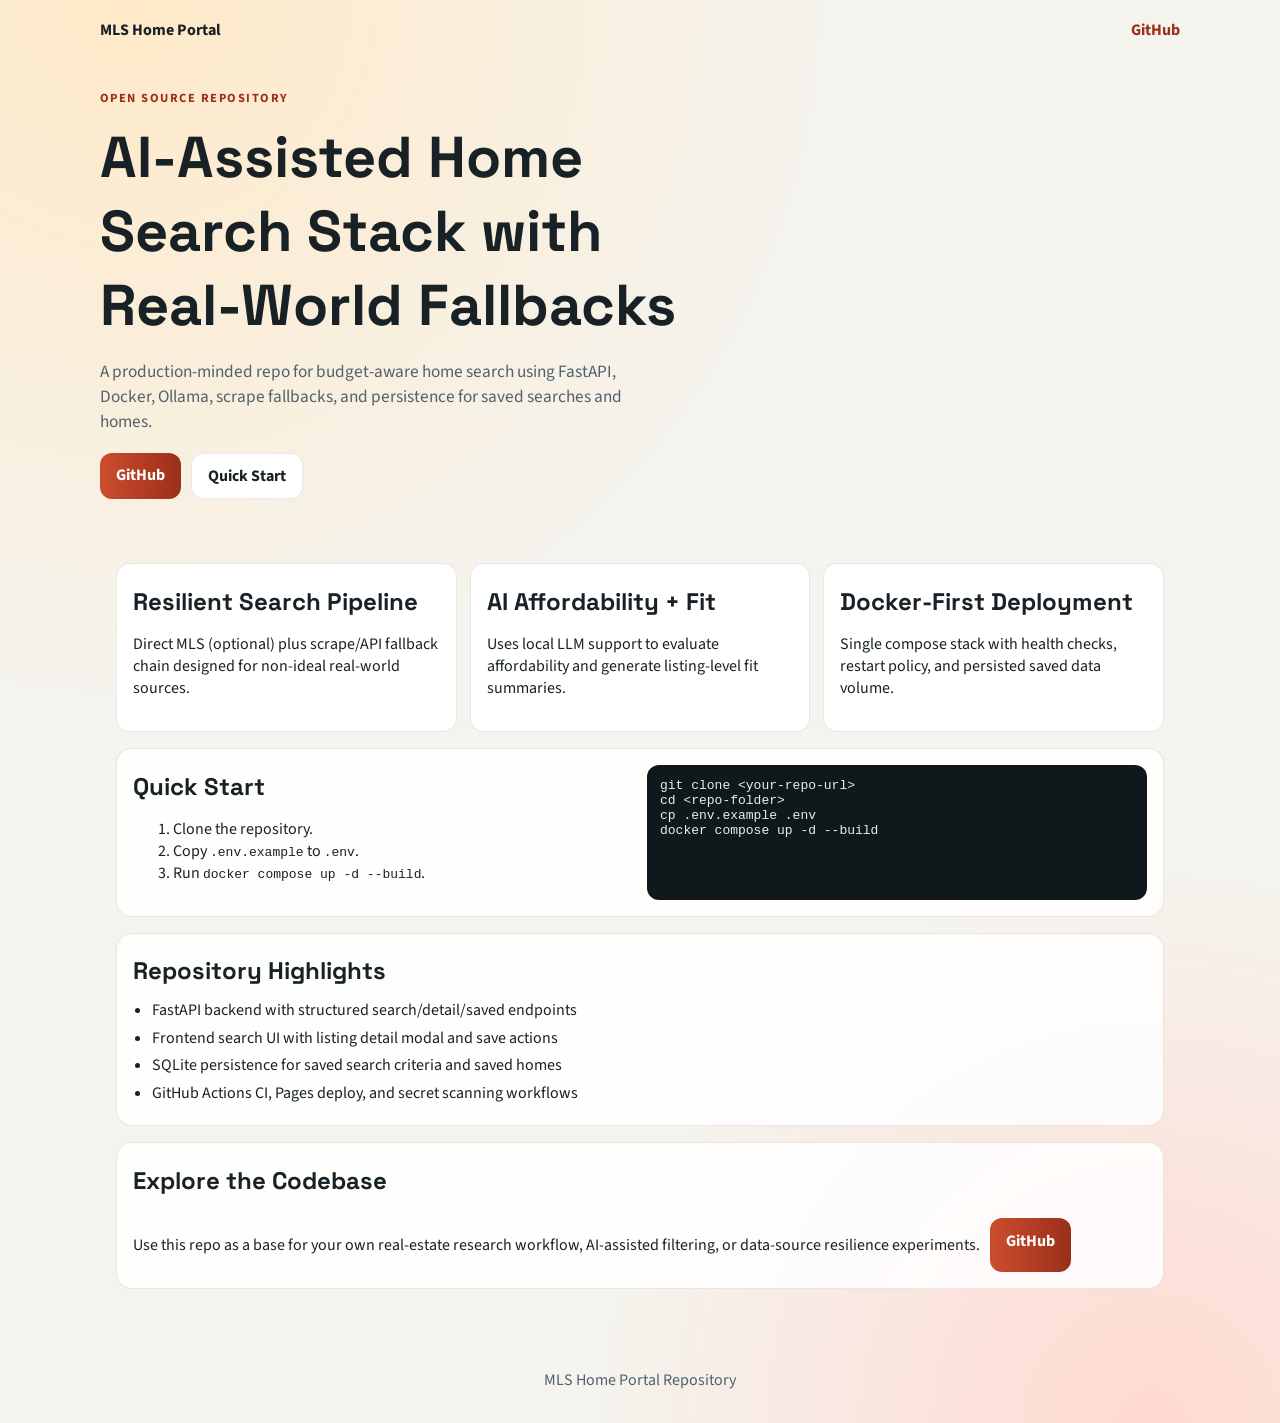
==== pages/index.html @ ba707c7b "Scrub PII and publish repo landing page via GitHub Pages" ====
<!doctype html>
<html lang="en">
<head>
  <meta charset="UTF-8" />
  <meta name="viewport" content="width=device-width, initial-scale=1.0" />
  <meta name="description" content="MLS Home Portal repository: AI-assisted property search stack with FastAPI, Docker, and resilient data-source fallbacks." />
  <title>MLS Home Portal | Repository</title>
  <link rel="preconnect" href="https://fonts.googleapis.com">
  <link rel="preconnect" href="https://fonts.gstatic.com" crossorigin>
  <link href="https://fonts.googleapis.com/css2?family=Space+Grotesk:wght@400;600;700&family=Source+Sans+3:wght@400;600&display=swap" rel="stylesheet">
  <link rel="stylesheet" href="./styles.css" />
</head>
<body>
  <header class="hero">
    <nav class="nav">
      <strong>MLS Home Portal</strong>
      <a href="https://github.com" target="_blank" rel="noopener noreferrer">GitHub</a>
    </nav>
    <div class="hero-content">
      <p class="eyebrow">Open Source Repository</p>
      <h1>AI-Assisted Home Search Stack with Real-World Fallbacks</h1>
      <p class="sub">A production-minded repo for budget-aware home search using FastAPI, Docker, Ollama, scrape fallbacks, and persistence for saved searches and homes.</p>
      <div class="hero-actions">
        <a class="btn btn-primary" href="https://github.com" target="_blank" rel="noopener noreferrer">GitHub</a>
        <a class="btn btn-secondary" href="#quickstart">Quick Start</a>
      </div>
    </div>
  </header>

  <main>
    <section class="section cards">
      <article class="card">
        <h2>Resilient Search Pipeline</h2>
        <p>Direct MLS (optional) plus scrape/API fallback chain designed for non-ideal real-world sources.</p>
      </article>
      <article class="card">
        <h2>AI Affordability + Fit</h2>
        <p>Uses local LLM support to evaluate affordability and generate listing-level fit summaries.</p>
      </article>
      <article class="card">
        <h2>Docker-First Deployment</h2>
        <p>Single compose stack with health checks, restart policy, and persisted saved data volume.</p>
      </article>
    </section>

    <section class="section split" id="quickstart">
      <div>
        <h2>Quick Start</h2>
        <ol>
          <li>Clone the repository.</li>
          <li>Copy <code>.env.example</code> to <code>.env</code>.</li>
          <li>Run <code>docker compose up -d --build</code>.</li>
        </ol>
      </div>
      <pre><code>git clone &lt;your-repo-url&gt;
cd &lt;repo-folder&gt;
cp .env.example .env
docker compose up -d --build</code></pre>
    </section>

    <section class="section">
      <h2>Repository Highlights</h2>
      <ul class="feature-list">
        <li>FastAPI backend with structured search/detail/saved endpoints</li>
        <li>Frontend search UI with listing detail modal and save actions</li>
        <li>SQLite persistence for saved search criteria and saved homes</li>
        <li>GitHub Actions CI, Pages deploy, and secret scanning workflows</li>
      </ul>
    </section>

    <section class="section cta">
      <h2>Explore the Codebase</h2>
      <p>Use this repo as a base for your own real-estate research workflow, AI-assisted filtering, or data-source resilience experiments.</p>
      <a class="btn btn-primary" href="https://github.com" target="_blank" rel="noopener noreferrer">GitHub</a>
    </section>
  </main>

  <footer class="footer">
    <p>MLS Home Portal Repository</p>
  </footer>
</body>
</html>
---- pages/styles.css ----
:root {
  --bg: #f5f3ed;
  --ink: #182226;
  --muted: #52616b;
  --accent: #cb4d2f;
  --accent-dark: #9b2f19;
  --card: #ffffff;
  --line: rgba(24, 34, 38, 0.1);
}

* { box-sizing: border-box; }

body {
  margin: 0;
  font-family: "Source Sans 3", sans-serif;
  color: var(--ink);
  background:
    radial-gradient(circle at 10% 0%, #ffe9c8 0, transparent 38%),
    radial-gradient(circle at 90% 100%, #ffd9d1 0, transparent 30%),
    var(--bg);
}

.hero {
  padding: 1.2rem 1rem 3rem;
}

.nav {
  max-width: 1080px;
  margin: 0 auto;
  display: flex;
  justify-content: space-between;
  align-items: center;
}

.nav a {
  color: var(--accent-dark);
  text-decoration: none;
  font-weight: 700;
}

.hero-content {
  max-width: 1080px;
  margin: 3rem auto 0;
}

.eyebrow {
  text-transform: uppercase;
  letter-spacing: 0.12em;
  font-size: 0.78rem;
  color: var(--accent-dark);
  font-weight: 700;
}

h1, h2 {
  font-family: "Space Grotesk", sans-serif;
  margin: 0.35rem 0 0.8rem;
}

h1 {
  font-size: clamp(2rem, 5vw, 3.6rem);
  max-width: 17ch;
}

.sub {
  max-width: 60ch;
  color: var(--muted);
  font-size: 1.08rem;
}

.hero-actions,
.cta {
  margin-top: 1.2rem;
  display: flex;
  gap: 0.6rem;
  flex-wrap: wrap;
}

.btn {
  display: inline-block;
  text-decoration: none;
  border-radius: 12px;
  padding: 0.7rem 1rem;
  font-weight: 700;
}

.btn-primary {
  background: linear-gradient(90deg, var(--accent), var(--accent-dark));
  color: #fff;
}

.btn-secondary {
  background: #fff;
  color: var(--ink);
  border: 1px solid var(--line);
}

main {
  max-width: 1080px;
  margin: 0 auto;
  padding: 0 1rem 3rem;
}

.section {
  margin-top: 1rem;
  background: rgba(255, 255, 255, 0.85);
  border: 1px solid var(--line);
  border-radius: 16px;
  padding: 1rem;
}

.cards {
  display: grid;
  grid-template-columns: repeat(3, minmax(0, 1fr));
  gap: 0.8rem;
  background: none;
  border: 0;
  padding: 0;
}

.card {
  background: var(--card);
  border: 1px solid var(--line);
  border-radius: 14px;
  padding: 1rem;
}

.split {
  display: grid;
  grid-template-columns: 1fr 1fr;
  gap: 0.9rem;
}

pre {
  margin: 0;
  background: #11181c;
  color: #e6edf3;
  border-radius: 12px;
  padding: 0.8rem;
  overflow: auto;
}

.feature-list {
  margin: 0;
  padding-left: 1.2rem;
}

.feature-list li {
  margin: 0.35rem 0;
}

.footer {
  text-align: center;
  color: var(--muted);
  padding: 1rem;
}

@media (max-width: 900px) {
  .cards,
  .split {
    grid-template-columns: 1fr;
  }
}
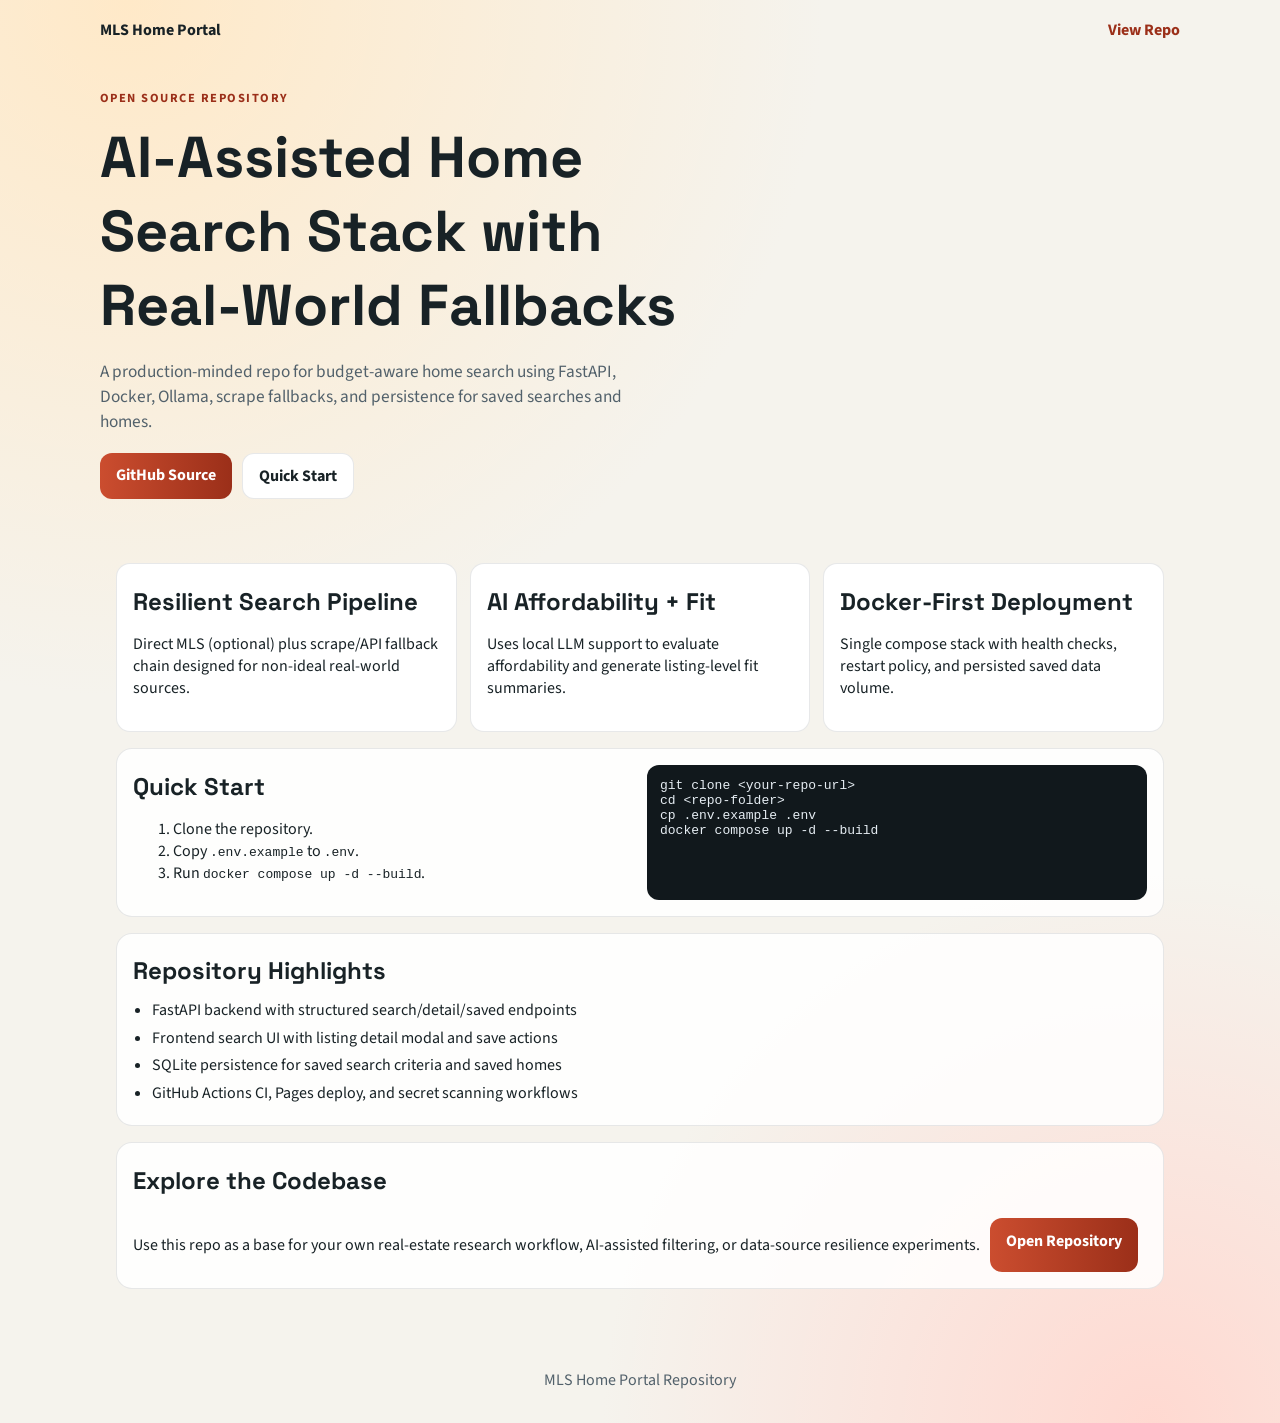
==== commit 17e34bcb: "Restore direct repository links on Pages landing" ====
--- a/pages/index.html
+++ b/pages/index.html
@@ -14,14 +14,14 @@
   <header class="hero">
     <nav class="nav">
       <strong>MLS Home Portal</strong>
-      <a href="https://github.com" target="_blank" rel="noopener noreferrer">GitHub</a>
+      <a href="https://github.com/chartmann1590/mls-home-portal" target="_blank" rel="noopener noreferrer">View Repo</a>
     </nav>
     <div class="hero-content">
       <p class="eyebrow">Open Source Repository</p>
       <h1>AI-Assisted Home Search Stack with Real-World Fallbacks</h1>
       <p class="sub">A production-minded repo for budget-aware home search using FastAPI, Docker, Ollama, scrape fallbacks, and persistence for saved searches and homes.</p>
       <div class="hero-actions">
-        <a class="btn btn-primary" href="https://github.com" target="_blank" rel="noopener noreferrer">GitHub</a>
+        <a class="btn btn-primary" href="https://github.com/chartmann1590/mls-home-portal" target="_blank" rel="noopener noreferrer">GitHub Source</a>
         <a class="btn btn-secondary" href="#quickstart">Quick Start</a>
       </div>
     </div>
@@ -71,7 +71,7 @@
     <section class="section cta">
       <h2>Explore the Codebase</h2>
       <p>Use this repo as a base for your own real-estate research workflow, AI-assisted filtering, or data-source resilience experiments.</p>
-      <a class="btn btn-primary" href="https://github.com" target="_blank" rel="noopener noreferrer">GitHub</a>
+      <a class="btn btn-primary" href="https://github.com/chartmann1590/mls-home-portal" target="_blank" rel="noopener noreferrer">Open Repository</a>
     </section>
   </main>
 
